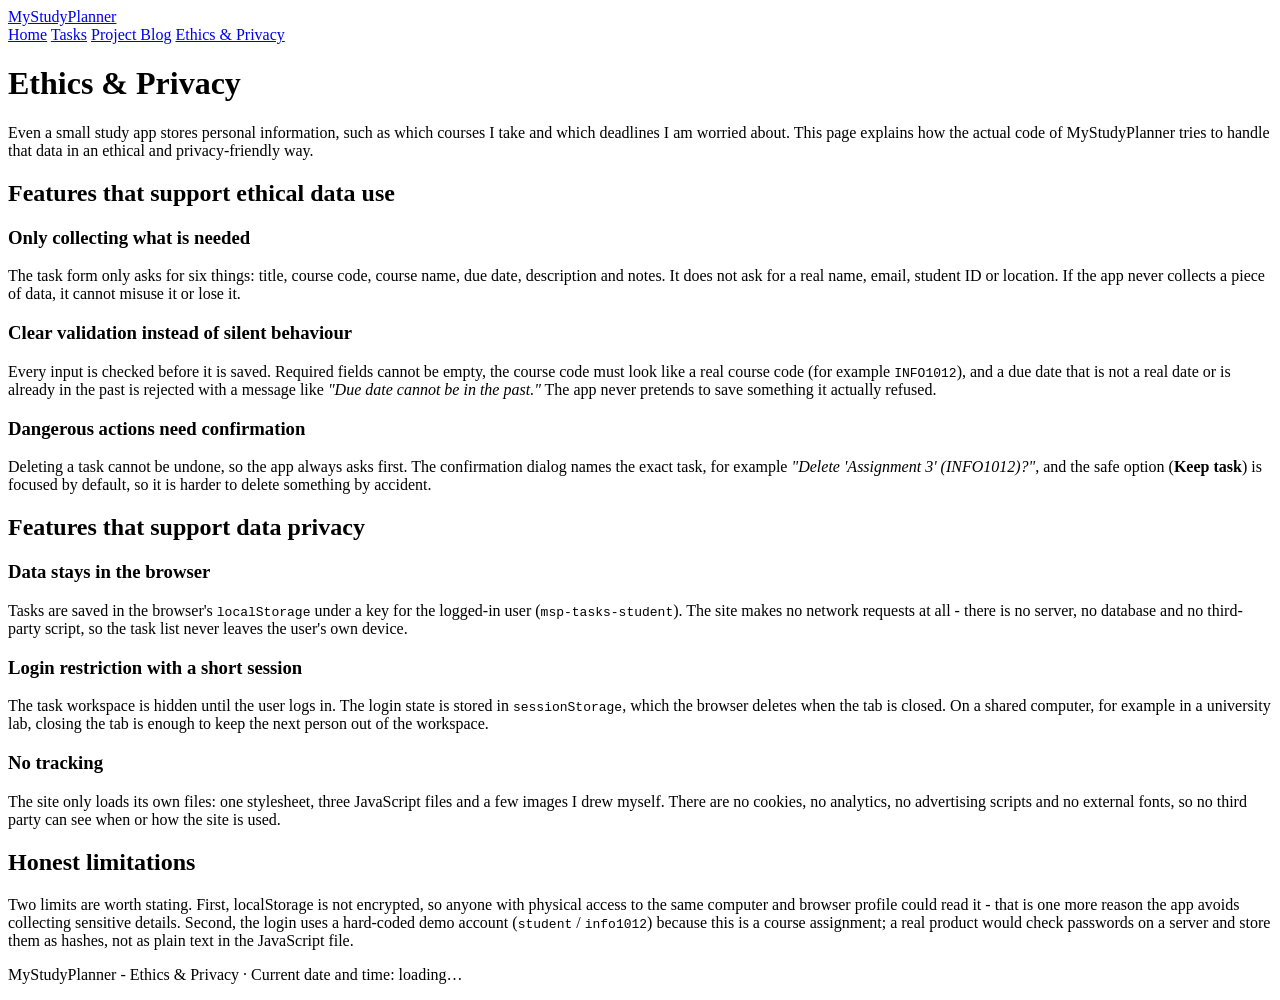
==== ethics.html @ 80347843 "Add website pages and documentation" ====
<!DOCTYPE html>
<html lang="en">
<head>
<meta charset="UTF-8">
<meta name="viewport" content="width=device-width, initial-scale=1.0">
<title>Ethics &amp; Privacy - MyStudyPlanner</title>
<meta name="description" content="How MyStudyPlanner handles user data in an ethical and privacy-friendly way.">
<link rel="icon" href="images/favicon.ico" type="image/x-icon">
<link rel="stylesheet" href="css/styles.css">
</head>
<body>
<header class="site-header">
  <div class="header-inner">
    <a class="brand" href="index.html">MyStudyPlanner</a>
    <nav class="site-nav" aria-label="Main navigation">
      <a href="index.html" data-nav="index">Home</a>
      <a href="tasks.html" data-nav="tasks">Tasks</a>
      <a href="blog.html" data-nav="blog">Project Blog</a>
      <a href="ethics.html" data-nav="ethics">Ethics &amp; Privacy</a>
    </nav>
  </div>
</header>

<main class="section">
  <h1>Ethics &amp; Privacy</h1>
  <p>Even a small study app stores personal information, such as which courses I take and which deadlines I am worried about. This page explains how the actual code of MyStudyPlanner tries to handle that data in an ethical and privacy-friendly way.</p>

  <h2>Features that support ethical data use</h2>
  <h3>Only collecting what is needed</h3>
  <p>The task form only asks for six things: title, course code, course name, due date, description and notes. It does not ask for a real name, email, student ID or location. If the app never collects a piece of data, it cannot misuse it or lose it.</p>

  <h3>Clear validation instead of silent behaviour</h3>
  <p>Every input is checked before it is saved. Required fields cannot be empty, the course code must look like a real course code (for example <code>INFO1012</code>), and a due date that is not a real date or is already in the past is rejected with a message like <em>"Due date cannot be in the past."</em> The app never pretends to save something it actually refused.</p>

  <h3>Dangerous actions need confirmation</h3>
  <p>Deleting a task cannot be undone, so the app always asks first. The confirmation dialog names the exact task, for example <em>"Delete 'Assignment 3' (INFO1012)?"</em>, and the safe option (<strong>Keep task</strong>) is focused by default, so it is harder to delete something by accident.</p>

  <h2>Features that support data privacy</h2>
  <h3>Data stays in the browser</h3>
  <p>Tasks are saved in the browser's <code>localStorage</code> under a key for the logged-in user (<code>msp-tasks-student</code>). The site makes no network requests at all - there is no server, no database and no third-party script, so the task list never leaves the user's own device.</p>

  <h3>Login restriction with a short session</h3>
  <p>The task workspace is hidden until the user logs in. The login state is stored in <code>sessionStorage</code>, which the browser deletes when the tab is closed. On a shared computer, for example in a university lab, closing the tab is enough to keep the next person out of the workspace.</p>

  <h3>No tracking</h3>
  <p>The site only loads its own files: one stylesheet, three JavaScript files and a few images I drew myself. There are no cookies, no analytics, no advertising scripts and no external fonts, so no third party can see when or how the site is used.</p>

  <h2>Honest limitations</h2>
  <p>Two limits are worth stating. First, localStorage is not encrypted, so anyone with physical access to the same computer and browser profile could read it - that is one more reason the app avoids collecting sensitive details. Second, the login uses a hard-coded demo account (<code>student</code> / <code>info1012</code>) because this is a course assignment; a real product would check passwords on a server and store them as hashes, not as plain text in the JavaScript file.</p>
</main>

<footer class="site-footer">
  <p>MyStudyPlanner - Ethics &amp; Privacy &middot; Current date and time: <span data-current-datetime>loading&hellip;</span></p>
</footer>

<script src="js/shared.js"></script>
</body>
</html>
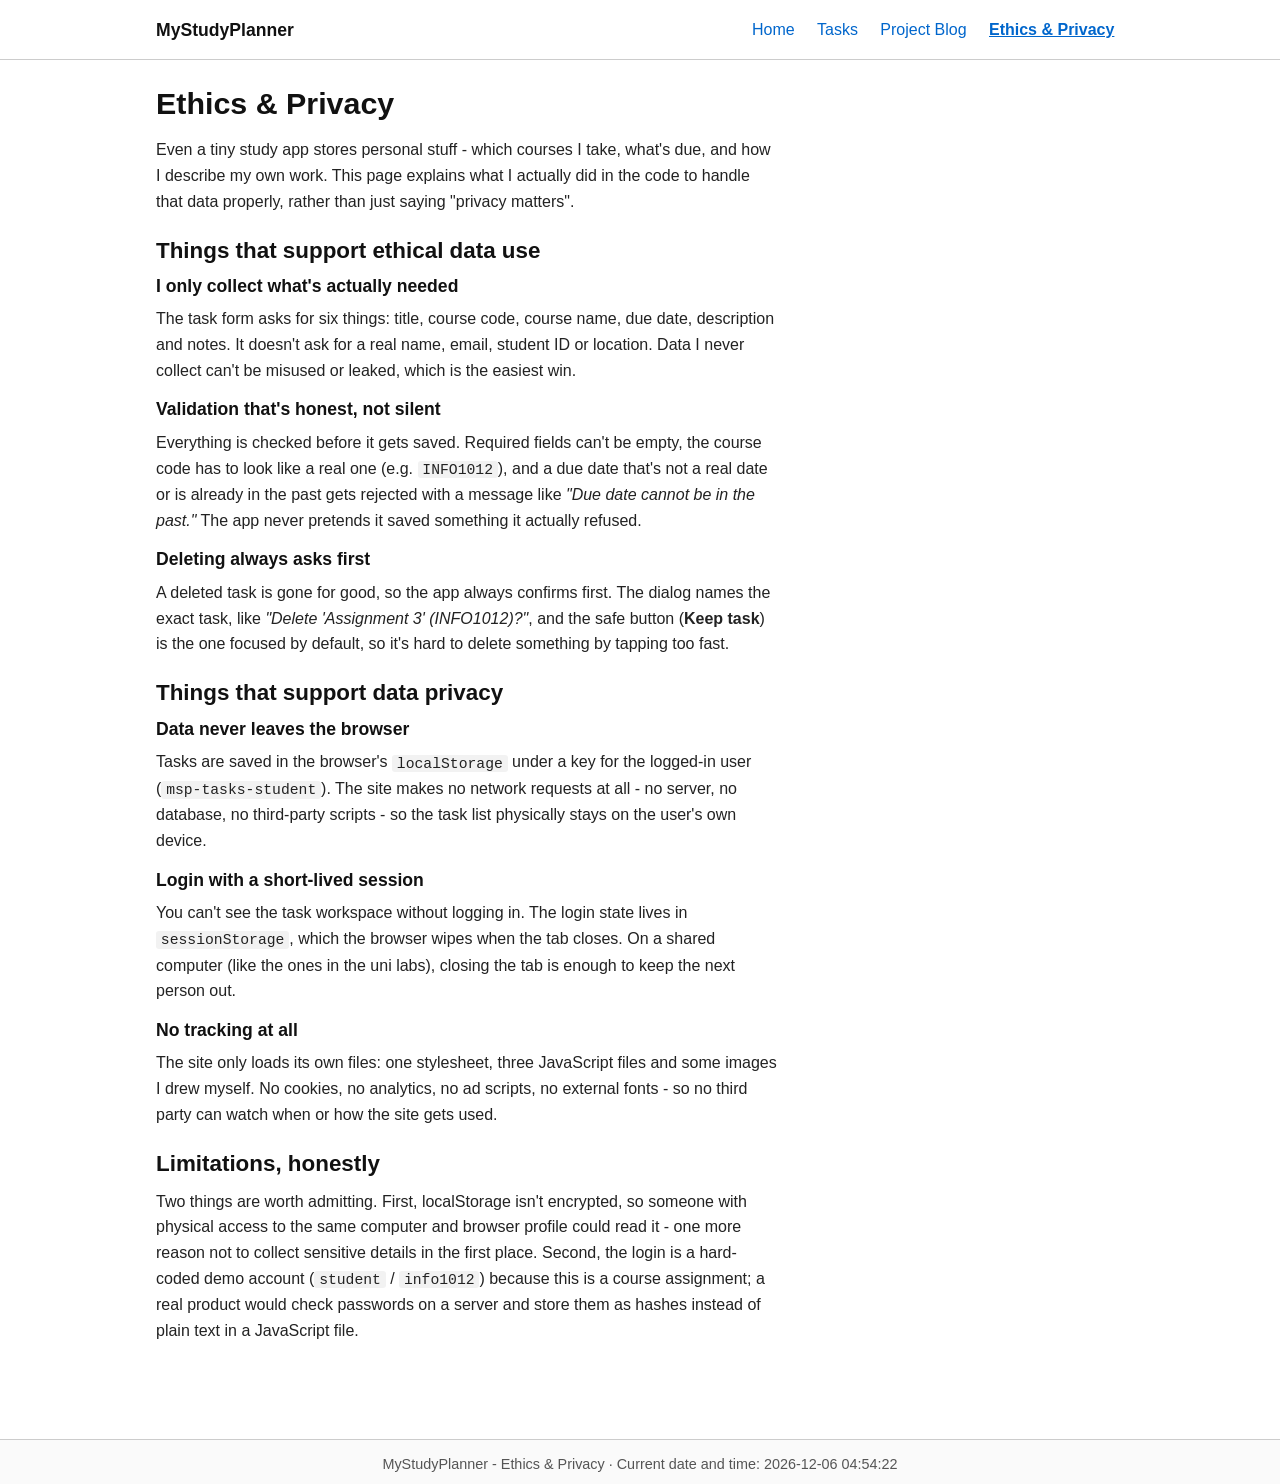
==== commit 675d27e5: "Update website pages and README" ====
--- a/ethics.html
+++ b/ethics.html
@@ -23,30 +23,30 @@
 
 <main class="section">
   <h1>Ethics &amp; Privacy</h1>
-  <p>Even a small study app stores personal information, such as which courses I take and which deadlines I am worried about. This page explains how the actual code of MyStudyPlanner tries to handle that data in an ethical and privacy-friendly way.</p>
+  <p>Even a tiny study app stores personal stuff - which courses I take, what's due, and how I describe my own work. This page explains what I actually did in the code to handle that data properly, rather than just saying "privacy matters".</p>
 
-  <h2>Features that support ethical data use</h2>
-  <h3>Only collecting what is needed</h3>
-  <p>The task form only asks for six things: title, course code, course name, due date, description and notes. It does not ask for a real name, email, student ID or location. If the app never collects a piece of data, it cannot misuse it or lose it.</p>
+  <h2>Things that support ethical data use</h2>
+  <h3>I only collect what's actually needed</h3>
+  <p>The task form asks for six things: title, course code, course name, due date, description and notes. It doesn't ask for a real name, email, student ID or location. Data I never collect can't be misused or leaked, which is the easiest win.</p>
 
-  <h3>Clear validation instead of silent behaviour</h3>
-  <p>Every input is checked before it is saved. Required fields cannot be empty, the course code must look like a real course code (for example <code>INFO1012</code>), and a due date that is not a real date or is already in the past is rejected with a message like <em>"Due date cannot be in the past."</em> The app never pretends to save something it actually refused.</p>
+  <h3>Validation that's honest, not silent</h3>
+  <p>Everything is checked before it gets saved. Required fields can't be empty, the course code has to look like a real one (e.g. <code>INFO1012</code>), and a due date that's not a real date or is already in the past gets rejected with a message like <em>"Due date cannot be in the past."</em> The app never pretends it saved something it actually refused.</p>
 
-  <h3>Dangerous actions need confirmation</h3>
-  <p>Deleting a task cannot be undone, so the app always asks first. The confirmation dialog names the exact task, for example <em>"Delete 'Assignment 3' (INFO1012)?"</em>, and the safe option (<strong>Keep task</strong>) is focused by default, so it is harder to delete something by accident.</p>
+  <h3>Deleting always asks first</h3>
+  <p>A deleted task is gone for good, so the app always confirms first. The dialog names the exact task, like <em>"Delete 'Assignment 3' (INFO1012)?"</em>, and the safe button (<strong>Keep task</strong>) is the one focused by default, so it's hard to delete something by tapping too fast.</p>
 
-  <h2>Features that support data privacy</h2>
-  <h3>Data stays in the browser</h3>
-  <p>Tasks are saved in the browser's <code>localStorage</code> under a key for the logged-in user (<code>msp-tasks-student</code>). The site makes no network requests at all - there is no server, no database and no third-party script, so the task list never leaves the user's own device.</p>
+  <h2>Things that support data privacy</h2>
+  <h3>Data never leaves the browser</h3>
+  <p>Tasks are saved in the browser's <code>localStorage</code> under a key for the logged-in user (<code>msp-tasks-student</code>). The site makes no network requests at all - no server, no database, no third-party scripts - so the task list physically stays on the user's own device.</p>
 
-  <h3>Login restriction with a short session</h3>
-  <p>The task workspace is hidden until the user logs in. The login state is stored in <code>sessionStorage</code>, which the browser deletes when the tab is closed. On a shared computer, for example in a university lab, closing the tab is enough to keep the next person out of the workspace.</p>
+  <h3>Login with a short-lived session</h3>
+  <p>You can't see the task workspace without logging in. The login state lives in <code>sessionStorage</code>, which the browser wipes when the tab closes. On a shared computer (like the ones in the uni labs), closing the tab is enough to keep the next person out.</p>
 
-  <h3>No tracking</h3>
-  <p>The site only loads its own files: one stylesheet, three JavaScript files and a few images I drew myself. There are no cookies, no analytics, no advertising scripts and no external fonts, so no third party can see when or how the site is used.</p>
+  <h3>No tracking at all</h3>
+  <p>The site only loads its own files: one stylesheet, three JavaScript files and some images I drew myself. No cookies, no analytics, no ad scripts, no external fonts - so no third party can watch when or how the site gets used.</p>
 
-  <h2>Honest limitations</h2>
-  <p>Two limits are worth stating. First, localStorage is not encrypted, so anyone with physical access to the same computer and browser profile could read it - that is one more reason the app avoids collecting sensitive details. Second, the login uses a hard-coded demo account (<code>student</code> / <code>info1012</code>) because this is a course assignment; a real product would check passwords on a server and store them as hashes, not as plain text in the JavaScript file.</p>
+  <h2>Limitations, honestly</h2>
+  <p>Two things are worth admitting. First, localStorage isn't encrypted, so someone with physical access to the same computer and browser profile could read it - one more reason not to collect sensitive details in the first place. Second, the login is a hard-coded demo account (<code>student</code> / <code>info1012</code>) because this is a course assignment; a real product would check passwords on a server and store them as hashes instead of plain text in a JavaScript file.</p>
 </main>
 
 <footer class="site-footer">
--- a/css/styles.css
+++ b/css/styles.css
@@ -0,0 +1,137 @@
+/* MyStudyPlanner - plain stylesheet for all four pages */
+
+*{box-sizing:border-box}
+
+body{
+  margin:0;
+  background:#ffffff;
+  color:#222222;
+  font:16px/1.6 Arial, Helvetica, "PingFang SC", "Microsoft YaHei", sans-serif;
+}
+
+h1,h2,h3{color:#111111;line-height:1.25;margin:0 0 .5em}
+h1{font-size:1.9rem}
+h2{font-size:1.4rem;margin-top:1.4rem}
+h3{font-size:1.1rem}
+
+p{max-width:70ch;margin:.3rem 0 1rem}
+ul{max-width:70ch}
+
+a{color:#0066cc}
+a:visited{color:#551a8b}
+
+:focus-visible{outline:2px solid #0066cc;outline-offset:2px}
+
+/* header and navigation */
+.site-header{border-bottom:1px solid #cccccc;background:#ffffff}
+.header-inner{
+  max-width:1000px;margin:0 auto;padding:.7rem 1rem;
+  display:flex;align-items:center;justify-content:space-between;gap:1rem;flex-wrap:wrap;
+}
+.brand{font-weight:bold;font-size:1.1rem;color:#111111;text-decoration:none}
+.site-nav{display:flex;flex-wrap:wrap;gap:.2rem}
+.site-nav a{color:#0066cc;text-decoration:none;padding:.35rem .6rem;border-radius:3px}
+.site-nav a:hover{background:#f0f0f0}
+.site-nav a.active{font-weight:bold;text-decoration:underline}
+
+main{max-width:1000px;margin:0 auto;padding:1.5rem 1rem 3rem}
+
+.site-footer{
+  border-top:1px solid #cccccc;color:#555555;background:#fafafa;
+  padding:.8rem 1rem;text-align:center;font-size:.9rem;
+}
+.site-footer p{margin:0 auto}
+
+/* home page */
+.hero{
+  display:grid;grid-template-columns:1fr 1fr;gap:1.5rem;align-items:start;
+  margin-bottom:2rem;padding-bottom:1.5rem;border-bottom:1px solid #dddddd;
+}
+.tagline{font-weight:bold;font-size:1.1rem}
+
+.carousel{border:1px solid #cccccc;padding:.6rem;background:#ffffff}
+.carousel img{width:100%;height:auto;display:block;border:1px solid #dddddd}
+.carousel-status{color:#555555;font-size:.9rem;margin:.4rem 0}
+.carousel-controls{display:flex;gap:.5rem;flex-wrap:wrap}
+
+/* buttons */
+.btn,button{
+  font:inherit;color:#222222;background:#f5f5f5;
+  border:1px solid #888888;border-radius:3px;
+  padding:.45rem .9rem;cursor:pointer;min-height:40px;
+}
+.btn:hover,button:hover{background:#e8e8e8}
+.btn-primary{background:#0066cc;border-color:#005bb5;color:#ffffff}
+.btn-primary:hover{background:#005bb5}
+.btn-danger{background:#ffffff;border-color:#b30000;color:#b30000}
+.btn-danger:hover{background:#fbeaea}
+.btn-small{padding:.3rem .55rem;font-size:.85rem;min-height:34px;margin:0 .25rem .25rem 0}
+
+/* cards and forms */
+.card{border:1px solid #cccccc;padding:1rem;background:#ffffff}
+.login-card{max-width:460px;margin:0 auto}
+.workspace{display:grid;grid-template-columns:minmax(280px,.8fr) minmax(0,1.6fr);gap:1.2rem;align-items:start}
+.workspace-bar{display:flex;align-items:baseline;justify-content:space-between;gap:1rem;flex-wrap:wrap;margin-bottom:1rem}
+
+.field{margin-bottom:.8rem}
+form .row{display:grid;grid-template-columns:1fr 1fr;gap:.8rem}
+label{display:block;font-weight:bold;margin-bottom:.2rem}
+input,textarea,select{
+  width:100%;font:inherit;color:#222222;background:#ffffff;
+  border:1px solid #999999;border-radius:3px;padding:.45rem .55rem;
+}
+textarea{min-height:90px;resize:vertical}
+input[aria-invalid=true],textarea[aria-invalid=true]{border-color:#b30000}
+
+.form-actions{display:flex;gap:.5rem;flex-wrap:wrap;margin-top:.3rem}
+.hint{color:#555555;font-size:.9rem}
+.error-message{
+  color:#b30000;font-weight:bold;background:#fbeaea;
+  border:1px solid #b30000;border-radius:3px;padding:.5rem .6rem;
+}
+.field-error{color:#b30000;font-size:.88rem;font-weight:bold;margin:.2rem 0 0}
+code{background:#f2f2f2;border-radius:3px;padding:.05rem .3rem}
+
+/* tables */
+.table-wrap{overflow-x:auto;border:1px solid #cccccc;background:#ffffff}
+table{border-collapse:collapse;width:100%;min-width:540px;background:#ffffff}
+th,td{border:1px solid #cccccc;padding:.45rem .5rem;text-align:left;vertical-align:top}
+th{background:#eeeeee;font-size:.9rem}
+.sprint td:first-child{font-weight:bold;white-space:nowrap}
+
+/* modal dialog */
+.modal-backdrop{
+  position:fixed;inset:0;background:rgba(0,0,0,.4);
+  display:grid;place-items:center;padding:1rem;z-index:50;
+}
+.modal-backdrop[hidden]{display:none}
+.modal{
+  max-width:480px;width:100%;background:#ffffff;
+  border:1px solid #888888;border-radius:4px;padding:1rem;
+}
+
+/* blog */
+.blog-bug{border-left:3px solid #999999;padding-left:1rem;margin:1.5rem 0}
+pre{
+  background:#f5f5f5;border:1px solid #dddddd;border-radius:3px;
+  padding:.8rem;overflow:auto;max-width:100%;
+}
+pre code{background:none;padding:0}
+code{font-family:Consolas,Menlo,monospace;font-size:.92em}
+figure{margin:1rem 0}
+figure img{max-width:100%;border:1px solid #cccccc}
+figcaption{color:#555555;font-size:.9rem;margin-top:.3rem}
+
+.section{margin-bottom:2rem}
+
+/* smaller screens */
+@media (max-width:860px){
+  .hero,.workspace,form .row{grid-template-columns:1fr}
+  .header-inner{align-items:flex-start;flex-direction:column}
+  main{padding:1rem .8rem 2.5rem}
+  table{min-width:560px}
+}
+
+@media (prefers-reduced-motion:reduce){
+  *{scroll-behavior:auto!important;transition:none!important;animation:none!important}
+}
